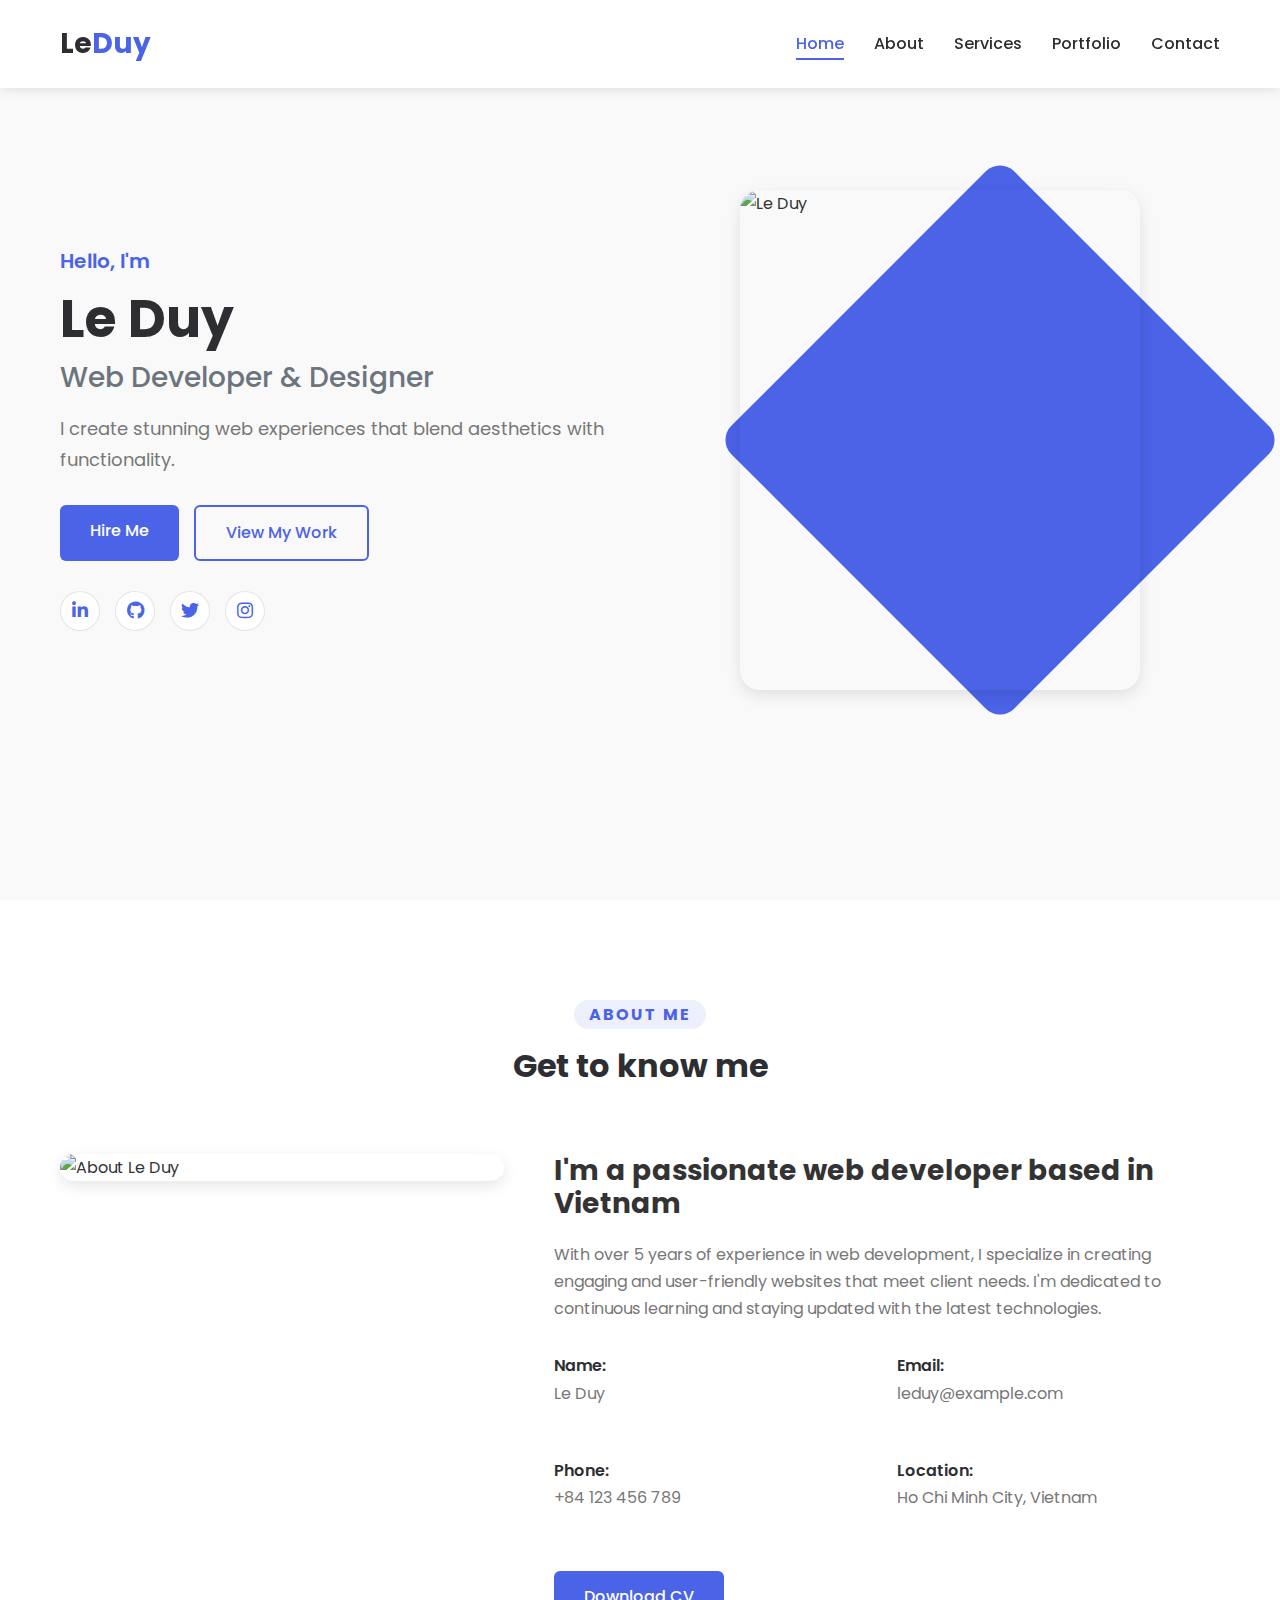
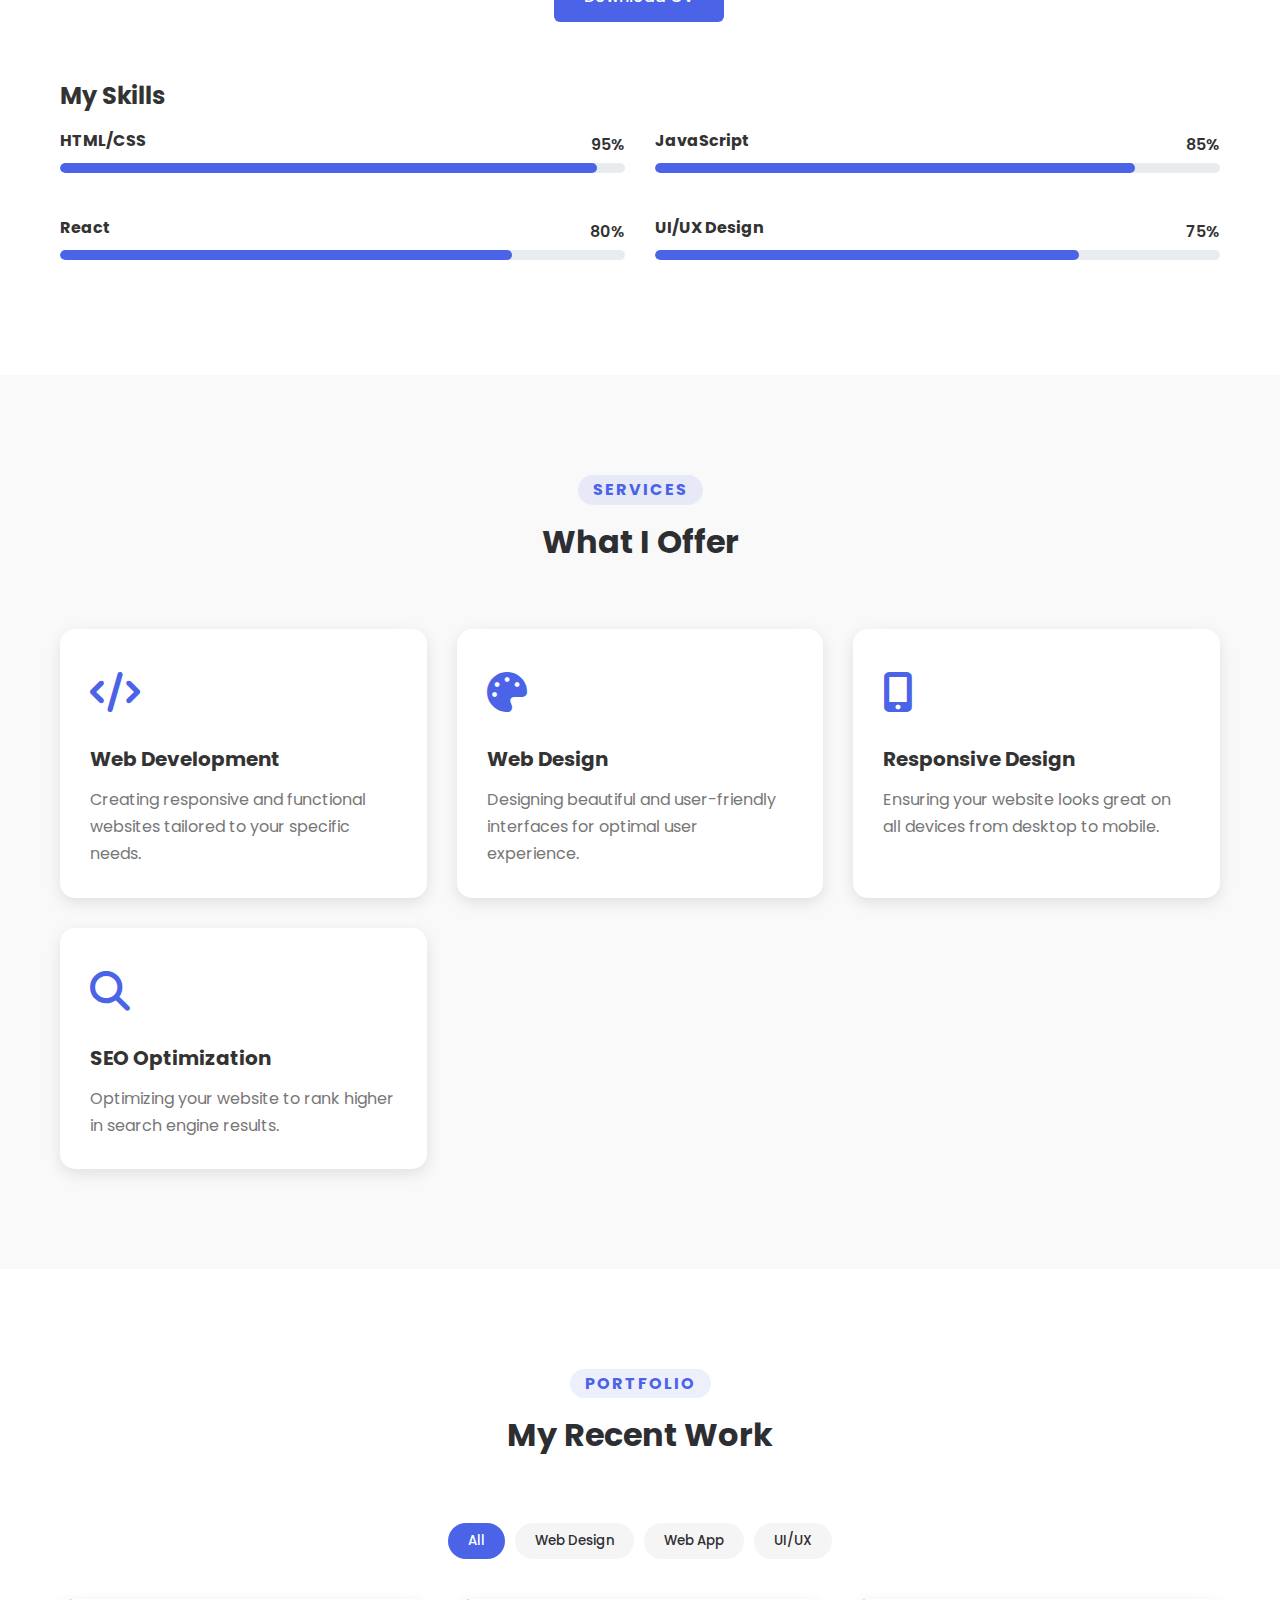
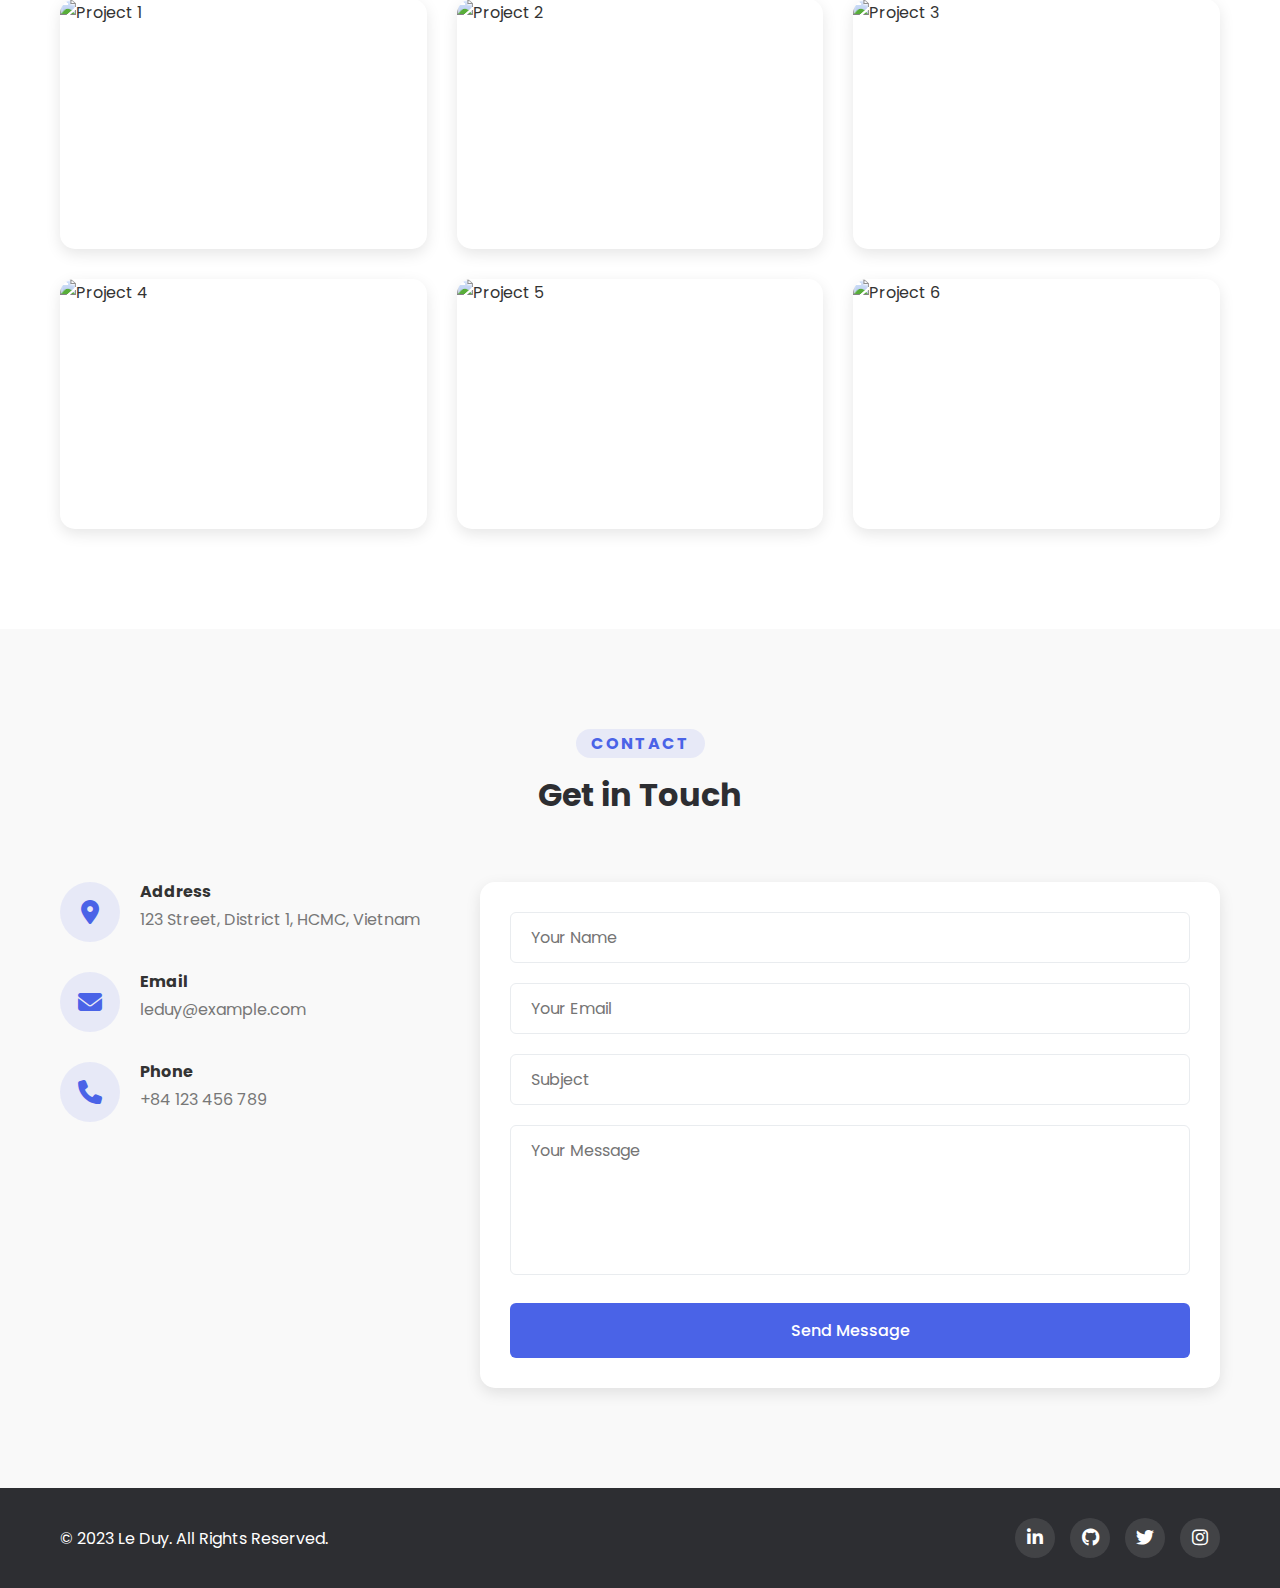
==== Duy/index.html @ 7d743829 "init project" ====
<!DOCTYPE html>
<html lang="en">

<head>
    <meta charset="UTF-8">
    <meta name="viewport" content="width=device-width, initial-scale=1.0">
    <title>Le Duy | Personal Portfolio</title>
    <link rel="stylesheet" href="style.css">
    <link rel="stylesheet" href="https://cdnjs.cloudflare.com/ajax/libs/font-awesome/6.4.0/css/all.min.css">
    <link href="https://fonts.googleapis.com/css2?family=Poppins:wght@300;400;500;600;700&display=swap"
        rel="stylesheet">
</head>

<body>
    <!-- Header Section -->
    <header>
        <div class="container">
            <nav>
                <div class="logo">Le<span>Duy</span></div>
                <ul class="nav-links">
                    <li><a href="#home" class="active">Home</a></li>
                    <li><a href="#about">About</a></li>
                    <li><a href="#services">Services</a></li>
                    <li><a href="#portfolio">Portfolio</a></li>
                    <li><a href="#contact">Contact</a></li>
                </ul>
                <div class="hamburger">
                    <span></span>
                    <span></span>
                    <span></span>
                </div>
            </nav>
        </div>
    </header>

    <!-- Hero Section -->
    <section id="home" class="hero">
        <div class="container">
            <div class="hero-content">
                <div class="text-content">
                    <h4>Hello, I'm</h4>
                    <h1>Le Duy</h1>
                    <h3>Web Developer & Designer</h3>
                    <p>I create stunning web experiences that blend aesthetics with functionality.</p>
                    <div class="cta-buttons">
                        <a href="#contact" class="btn primary-btn">Hire Me</a>
                        <a href="#portfolio" class="btn secondary-btn">View My Work</a>
                    </div>
                    <div class="social-icons">
                        <a href="#"><i class="fab fa-linkedin-in"></i></a>
                        <a href="#"><i class="fab fa-github"></i></a>
                        <a href="#"><i class="fab fa-twitter"></i></a>
                        <a href="#"><i class="fab fa-instagram"></i></a>
                    </div>
                </div>
                <div class="image-container">
                    <div class="image-bg"></div>
                    <img src="https://scontent.fsgn1-1.fna.fbcdn.net/v/t39.30808-6/472432524_3459389451021564_5111651164380241199_n.jpg?_nc_cat=106&ccb=1-7&_nc_sid=6ee11a&_nc_eui2=AeE3scwfcZloSIdp6L4OtAwc5fmPhvi4cQvl-Y-G-LhxC5DAesxR5W-lDUNtG1J8aTVVYu6_abUDdDkZBpItOnB9&_nc_ohc=LvLef3U-GC8Q7kNvgEVPFVv&_nc_oc=AdiDxm6W8Gtq7PlsHxPwa1qOmABWI7ZbP6gLar2J6ZVNcjo3HN2B2Uf4W74lXMhlVgY&_nc_zt=23&_nc_ht=scontent.fsgn1-1.fna&_nc_gid=Ad7IxCyzHz-wRvKA-DhlfFQ&oh=00_AYEQDLGgUuOb3oGaekNUETjEkb6e457tvsXjK95J61p_kg&oe=67D6E519"
                        alt="Le Duy">
                </div>
            </div>
        </div>
    </section>

    <!-- About Section -->
    <section id="about" class="about">
        <div class="container">
            <div class="section-header">
                <h2>About Me</h2>
                <p>Get to know me</p>
            </div>
            <div class="about-content">
                <div class="image">
                    <img src="https://placehold.co/400x500" alt="About Le Duy">
                </div>
                <div class="text">
                    <h3>I'm a passionate web developer based in Vietnam</h3>
                    <p>With over 5 years of experience in web development, I specialize in creating engaging and
                        user-friendly websites that meet client needs. I'm dedicated to continuous learning and staying
                        updated with the latest technologies.</p>
                    <div class="personal-info">
                        <div class="info-item">
                            <span>Name:</span>
                            <p>Le Duy</p>
                        </div>
                        <div class="info-item">
                            <span>Email:</span>
                            <p>leduy@example.com</p>
                        </div>
                        <div class="info-item">
                            <span>Phone:</span>
                            <p>+84 123 456 789</p>
                        </div>
                        <div class="info-item">
                            <span>Location:</span>
                            <p>Ho Chi Minh City, Vietnam</p>
                        </div>
                    </div>
                    <a href="#" class="btn primary-btn">Download CV</a>
                </div>
            </div>

            <div class="skills">
                <h3>My Skills</h3>
                <div class="skills-container">
                    <div class="skill-item">
                        <div class="skill-header">
                            <h4>HTML/CSS</h4>
                            <p>95%</p>
                        </div>
                        <div class="skill-bar"><span class="html"></span></div>
                    </div>
                    <div class="skill-item">
                        <div class="skill-header">
                            <h4>JavaScript</h4>
                            <p>85%</p>
                        </div>
                        <div class="skill-bar"><span class="js"></span></div>
                    </div>
                    <div class="skill-item">
                        <div class="skill-header">
                            <h4>React</h4>
                            <p>80%</p>
                        </div>
                        <div class="skill-bar"><span class="react"></span></div>
                    </div>
                    <div class="skill-item">
                        <div class="skill-header">
                            <h4>UI/UX Design</h4>
                            <p>75%</p>
                        </div>
                        <div class="skill-bar"><span class="design"></span></div>
                    </div>
                </div>
            </div>
        </div>
    </section>

    <!-- Services Section -->
    <section id="services" class="services">
        <div class="container">
            <div class="section-header">
                <h2>Services</h2>
                <p>What I Offer</p>
            </div>
            <div class="services-grid">
                <div class="service-card">
                    <div class="icon">
                        <i class="fas fa-code"></i>
                    </div>
                    <h3>Web Development</h3>
                    <p>Creating responsive and functional websites tailored to your specific needs.</p>
                </div>
                <div class="service-card">
                    <div class="icon">
                        <i class="fas fa-palette"></i>
                    </div>
                    <h3>Web Design</h3>
                    <p>Designing beautiful and user-friendly interfaces for optimal user experience.</p>
                </div>
                <div class="service-card">
                    <div class="icon">
                        <i class="fas fa-mobile-alt"></i>
                    </div>
                    <h3>Responsive Design</h3>
                    <p>Ensuring your website looks great on all devices from desktop to mobile.</p>
                </div>
                <div class="service-card">
                    <div class="icon">
                        <i class="fas fa-search"></i>
                    </div>
                    <h3>SEO Optimization</h3>
                    <p>Optimizing your website to rank higher in search engine results.</p>
                </div>
            </div>
        </div>
    </section>

    <!-- Portfolio Section -->
    <section id="portfolio" class="portfolio">
        <div class="container">
            <div class="section-header">
                <h2>Portfolio</h2>
                <p>My Recent Work</p>
            </div>
            <div class="portfolio-filter">
                <button class="filter-btn active" data-filter="all">All</button>
                <button class="filter-btn" data-filter="web">Web Design</button>
                <button class="filter-btn" data-filter="app">Web App</button>
                <button class="filter-btn" data-filter="ui">UI/UX</button>
            </div>
            <div class="portfolio-grid">
                <div class="portfolio-item" data-category="web">
                    <div class="portfolio-img">
                        <img src="https://placehold.co/600x400" alt="Project 1">
                    </div>
                    <div class="portfolio-info">
                        <h4>E-commerce Website</h4>
                        <p>Web Design</p>
                        <a href="#" class="portfolio-link"><i class="fas fa-link"></i></a>
                    </div>
                </div>
                <div class="portfolio-item" data-category="app">
                    <div class="portfolio-img">
                        <img src="https://placehold.co/600x400" alt="Project 2">
                    </div>
                    <div class="portfolio-info">
                        <h4>Blog Platform</h4>
                        <p>Web App</p>
                        <a href="#" class="portfolio-link"><i class="fas fa-link"></i></a>
                    </div>
                </div>
                <div class="portfolio-item" data-category="ui">
                    <div class="portfolio-img">
                        <img src="https://placehold.co/600x400" alt="Project 3">
                    </div>
                    <div class="portfolio-info">
                        <h4>Mobile App UI</h4>
                        <p>UI/UX Design</p>
                        <a href="#" class="portfolio-link"><i class="fas fa-link"></i></a>
                    </div>
                </div>
                <div class="portfolio-item" data-category="web">
                    <div class="portfolio-img">
                        <img src="https://placehold.co/600x400" alt="Project 4">
                    </div>
                    <div class="portfolio-info">
                        <h4>Corporate Website</h4>
                        <p>Web Design</p>
                        <a href="#" class="portfolio-link"><i class="fas fa-link"></i></a>
                    </div>
                </div>
                <div class="portfolio-item" data-category="app">
                    <div class="portfolio-img">
                        <img src="https://placehold.co/600x400" alt="Project 5">
                    </div>
                    <div class="portfolio-info">
                        <h4>Task Management App</h4>
                        <p>Web App</p>
                        <a href="#" class="portfolio-link"><i class="fas fa-link"></i></a>
                    </div>
                </div>
                <div class="portfolio-item" data-category="ui">
                    <div class="portfolio-img">
                        <img src="https://placehold.co/600x400" alt="Project 6">
                    </div>
                    <div class="portfolio-info">
                        <h4>Dashboard Design</h4>
                        <p>UI/UX Design</p>
                        <a href="#" class="portfolio-link"><i class="fas fa-link"></i></a>
                    </div>
                </div>
            </div>
        </div>
    </section>

    <!-- Contact Section -->
    <section id="contact" class="contact">
        <div class="container">
            <div class="section-header">
                <h2>Contact</h2>
                <p>Get in Touch</p>
            </div>
            <div class="contact-content">
                <div class="contact-info">
                    <div class="contact-item">
                        <div class="icon"><i class="fas fa-map-marker-alt"></i></div>
                        <div class="text">
                            <h4>Address</h4>
                            <p>123 Street, District 1, HCMC, Vietnam</p>
                        </div>
                    </div>
                    <div class="contact-item">
                        <div class="icon"><i class="fas fa-envelope"></i></div>
                        <div class="text">
                            <h4>Email</h4>
                            <p>leduy@example.com</p>
                        </div>
                    </div>
                    <div class="contact-item">
                        <div class="icon"><i class="fas fa-phone"></i></div>
                        <div class="text">
                            <h4>Phone</h4>
                            <p>+84 123 456 789</p>
                        </div>
                    </div>
                </div>
                <div class="contact-form">
                    <form action="#">
                        <div class="form-group">
                            <input type="text" placeholder="Your Name" required>
                        </div>
                        <div class="form-group">
                            <input type="email" placeholder="Your Email" required>
                        </div>
                        <div class="form-group">
                            <input type="text" placeholder="Subject">
                        </div>
                        <div class="form-group">
                            <textarea placeholder="Your Message" required></textarea>
                        </div>
                        <button type="submit" class="btn submit-btn">Send Message</button>
                    </form>
                </div>
            </div>
        </div>
    </section>

    <!-- Footer -->
    <footer>
        <div class="container">
            <div class="footer-content">
                <p>&copy; 2023 Le Duy. All Rights Reserved.</p>
                <div class="social-icons">
                    <a href="#"><i class="fab fa-linkedin-in"></i></a>
                    <a href="#"><i class="fab fa-github"></i></a>
                    <a href="#"><i class="fab fa-twitter"></i></a>
                    <a href="#"><i class="fab fa-instagram"></i></a>
                </div>
            </div>
        </div>
    </footer>

    <script>
        // Mobile Menu Toggle
        document.querySelector('.hamburger').addEventListener('click', function () {
            document.querySelector('.nav-links').classList.toggle('active');
            this.classList.toggle('active');
        });

        // Smooth Scrolling
        document.querySelectorAll('a[href^="#"]').forEach(anchor => {
            anchor.addEventListener('click', function (e) {
                e.preventDefault();
                document.querySelector(this.getAttribute('href')).scrollIntoView({
                    behavior: 'smooth'
                });
            });
        });

        // Active Link Highlighting
        window.addEventListener('scroll', function () {
            const sections = document.querySelectorAll('section');
            const navLinks = document.querySelectorAll('.nav-links a');

            let current = '';

            sections.forEach(section => {
                const sectionTop = section.offsetTop;
                if (window.pageYOffset >= sectionTop - 60) {
                    current = section.getAttribute('id');
                }
            });

            navLinks.forEach(link => {
                link.classList.remove('active');
                if (link.getAttribute('href').substring(1) === current) {
                    link.classList.add('active');
                }
            });
        });

        // Portfolio Filtering
        const filterButtons = document.querySelectorAll('.filter-btn');
        const portfolioItems = document.querySelectorAll('.portfolio-item');

        filterButtons.forEach(button => {
            button.addEventListener('click', () => {
                // Remove active class from all buttons
                filterButtons.forEach(btn => btn.classList.remove('active'));
                // Add active class to clicked button
                button.classList.add('active');

                const filterValue = button.getAttribute('data-filter');

                portfolioItems.forEach(item => {
                    if (filterValue === 'all' || item.getAttribute('data-category') === filterValue) {
                        item.style.display = 'block';
                    } else {
                        item.style.display = 'none';
                    }
                });
            });
        });
    </script>
</body>

</html>
---- Duy/style.css ----
/* Reset & Base Styles */
* {
    margin: 0;
    padding: 0;
    box-sizing: border-box;
    font-family: 'Poppins', sans-serif;
}

:root {
    --primary-color: #4a63e7;
    --secondary-color: #6c757d;
    --dark-color: #2d2e32;
    --light-color: #f5f5f5;
    --success-color: #28a745;
    --text-color: #333;
    --text-light: #777;
    --transition: all 0.3s ease;
    --shadow: 0 5px 15px rgba(0, 0, 0, 0.1);
    --border-radius: 6px;
}

html {
    scroll-behavior: smooth;
}

body {
    color: var(--text-color);
    background-color: var(--light-color);
    line-height: 1.7;
    overflow-x: hidden;
}

h1,
h2,
h3,
h4,
h5,
h6 {
    font-weight: 700;
    line-height: 1.2;
    margin-bottom: 15px;
}

p {
    margin-bottom: 15px;
}

a {
    text-decoration: none;
    color: var(--dark-color);
    transition: var(--transition);
}

ul {
    list-style: none;
}

img {
    max-width: 100%;
    display: block;
}

section {
    padding: 100px 0;
}

.container {
    width: 100%;
    max-width: 1200px;
    margin: 0 auto;
    padding: 0 20px;
}

.btn {
    display: inline-block;
    padding: 12px 30px;
    border-radius: var(--border-radius);
    font-weight: 500;
    cursor: pointer;
    transition: var(--transition);
    border: none;
    text-align: center;
}

.primary-btn {
    background-color: var(--primary-color);
    color: white;
}

.primary-btn:hover {
    background-color: #3951d2;
    transform: translateY(-3px);
}

.secondary-btn {
    background-color: transparent;
    border: 2px solid var(--primary-color);
    color: var(--primary-color);
}

.secondary-btn:hover {
    background-color: var(--primary-color);
    color: white;
    transform: translateY(-3px);
}

.section-header {
    text-align: center;
    margin-bottom: 60px;
}

.section-header h2 {
    font-size: 16px;
    text-transform: uppercase;
    color: var(--primary-color);
    letter-spacing: 2px;
    display: inline-block;
    background-color: rgba(74, 99, 231, 0.1);
    padding: 5px 15px;
    border-radius: 50px;
    margin-bottom: 10px;
}

.section-header p {
    font-size: 32px;
    color: var(--dark-color);
    font-weight: 700;
    margin-bottom: 0;
}

/* Header */
header {
    position: fixed;
    top: 0;
    left: 0;
    width: 100%;
    padding: 20px 0;
    background-color: rgba(255, 255, 255, 0.95);
    z-index: 1000;
    box-shadow: 0 2px 10px rgba(0, 0, 0, 0.1);
    transition: var(--transition);
}

nav {
    display: flex;
    justify-content: space-between;
    align-items: center;
}

.logo {
    font-size: 28px;
    font-weight: 700;
    color: var(--dark-color);
}

.logo span {
    color: var(--primary-color);
}

.nav-links {
    display: flex;
    align-items: center;
}

.nav-links li {
    margin-left: 30px;
}

.nav-links li a {
    color: var(--dark-color);
    font-weight: 500;
    position: relative;
    padding-bottom: 5px;
}

.nav-links li a::after {
    content: '';
    position: absolute;
    bottom: 0;
    left: 0;
    width: 0;
    height: 2px;
    background-color: var(--primary-color);
    transition: var(--transition);
}

.nav-links li a:hover::after,
.nav-links li a.active::after {
    width: 100%;
}

.nav-links li a.active {
    color: var(--primary-color);
}

.hamburger {
    display: none;
    cursor: pointer;
}

.hamburger span {
    display: block;
    width: 25px;
    height: 3px;
    margin: 5px 0;
    background-color: var(--dark-color);
    transition: var(--transition);
}

/* Hero Section */
.hero {
    min-height: 100vh;
    display: flex;
    align-items: center;
    background-color: #f9f9f9;
    padding-top: 80px;
}

.hero-content {
    display: flex;
    justify-content: space-between;
    align-items: center;
    gap: 40px;
}

.text-content {
    flex: 1;
}

.text-content h4 {
    font-size: 20px;
    color: var(--primary-color);
    font-weight: 600;
}

.text-content h1 {
    font-size: 52px;
    color: var(--dark-color);
    margin: 10px 0;
}

.text-content h3 {
    font-size: 28px;
    color: var(--secondary-color);
    margin-bottom: 20px;
    font-weight: 500;
}

.text-content p {
    font-size: 18px;
    color: var(--text-light);
    margin-bottom: 30px;
}

.cta-buttons {
    display: flex;
    gap: 15px;
    margin-bottom: 30px;
}

.social-icons {
    display: flex;
    gap: 15px;
}

.social-icons a {
    width: 40px;
    height: 40px;
    border-radius: 50%;
    background-color: white;
    display: flex;
    align-items: center;
    justify-content: center;
    color: var(--primary-color);
    font-size: 18px;
    transition: var(--transition);
    border: 1px solid rgba(0, 0, 0, 0.1);
}

.social-icons a:hover {
    background-color: var(--primary-color);
    color: white;
    transform: translateY(-3px);
}

.image-container {
    flex: 1;
    position: relative;
    display: flex;
    justify-content: center;
}

.image-bg {
    position: absolute;
    width: 400px;
    height: 400px;
    background-color: var(--primary-color);
    border-radius: 20px;
    transform: rotate(45deg);
    top: 50px;
    right: 20px;
    z-index: 1;
}

.image-container img {
    width: 400px;
    height: 500px;
    object-fit: cover;
    border-radius: 20px;
    position: relative;
    z-index: 2;
    box-shadow: var(--shadow);
}

/* About Section */
.about {
    background-color: white;
}

.about-content {
    display: flex;
    gap: 50px;
    margin-bottom: 60px;
}

.about-content .image {
    flex: 1;
}

.about-content .image img {
    width: 100%;
    border-radius: 20px;
    box-shadow: var(--shadow);
}

.about-content .text {
    flex: 1.5;
}

.about-content .text h3 {
    font-size: 28px;
    margin-bottom: 20px;
}

.about-content .text p {
    color: var(--text-light);
    margin-bottom: 30px;
}

.personal-info {
    display: grid;
    grid-template-columns: repeat(2, 1fr);
    gap: 20px;
    margin-bottom: 30px;
}

.info-item span {
    font-weight: 600;
    color: var(--dark-color);
}

.info-item p {
    margin-bottom: 0;
    color: var(--text-light);
}

.skills h3 {
    font-size: 24px;
    margin-bottom: 20px;
}

.skills-container {
    display: grid;
    grid-template-columns: repeat(2, 1fr);
    gap: 30px;
}

.skill-item {
    margin-bottom: 15px;
}

.skill-header {
    display: flex;
    justify-content: space-between;
    margin-bottom: 5px;
}

.skill-header h4 {
    font-size: 16px;
    margin-bottom: 0;
}

.skill-header p {
    margin-bottom: 0;
    font-weight: 600;
}

.skill-bar {
    width: 100%;
    height: 10px;
    background-color: #e9ecef;
    border-radius: 5px;
    overflow: hidden;
}

.skill-bar span {
    display: block;
    height: 100%;
    background-color: var(--primary-color);
    border-radius: 5px;
}

.skill-bar .html {
    width: 95%;
}

.skill-bar .js {
    width: 85%;
}

.skill-bar .react {
    width: 80%;
}

.skill-bar .design {
    width: 75%;
}

/* Services Section */
.services {
    background-color: #f9f9f9;
}

.services-grid {
    display: grid;
    grid-template-columns: repeat(auto-fill, minmax(280px, 1fr));
    gap: 30px;
}

.service-card {
    background-color: white;
    padding: 30px;
    border-radius: 15px;
    box-shadow: var(--shadow);
    transition: var(--transition);
}

.service-card:hover {
    transform: translateY(-10px);
}

.service-card .icon {
    font-size: 40px;
    color: var(--primary-color);
    margin-bottom: 20px;
}

.service-card h3 {
    font-size: 20px;
    margin-bottom: 15px;
}

.service-card p {
    color: var(--text-light);
    margin-bottom: 0;
}

/* Portfolio Section */
.portfolio {
    background-color: white;
}

.portfolio-filter {
    display: flex;
    justify-content: center;
    flex-wrap: wrap;
    gap: 10px;
    margin-bottom: 40px;
}

.filter-btn {
    padding: 8px 20px;
    border-radius: 50px;
    background-color: #f5f5f5;
    color: var(--dark-color);
    border: none;
    cursor: pointer;
    transition: var(--transition);
    font-weight: 500;
}

.filter-btn:hover,
.filter-btn.active {
    background-color: var(--primary-color);
    color: white;
}

.portfolio-grid {
    display: grid;
    grid-template-columns: repeat(auto-fill, minmax(350px, 1fr));
    gap: 30px;
}

.portfolio-item {
    position: relative;
    border-radius: 15px;
    overflow: hidden;
    box-shadow: var(--shadow);
}

.portfolio-img {
    height: 250px;
}

.portfolio-img img {
    width: 100%;
    height: 100%;
    object-fit: cover;
    transition: var(--transition);
}

.portfolio-info {
    position: absolute;
    bottom: 0;
    left: 0;
    width: 100%;
    padding: 20px;
    background: linear-gradient(to top, rgba(0, 0, 0, 0.8), rgba(0, 0, 0, 0));
    color: white;
    transform: translateY(100px);
    transition: var(--transition);
}

.portfolio-info h4 {
    font-size: 20px;
    margin-bottom: 5px;
}

.portfolio-info p {
    margin-bottom: 0;
    font-size: 14px;
}

.portfolio-link {
    position: absolute;
    top: 20px;
    right: 20px;
    width: 40px;
    height: 40px;
    background-color: white;
    border-radius: 50%;
    display: flex;
    align-items: center;
    justify-content: center;
    color: var(--primary-color);
    opacity: 0;
    transform: translateY(-20px);
    transition: var(--transition);
}

.portfolio-item:hover .portfolio-info {
    transform: translateY(0);
}

.portfolio-item:hover .portfolio-link {
    opacity: 1;
    transform: translateY(0);
}

.portfolio-item:hover .portfolio-img img {
    transform: scale(1.1);
}

/* Contact Section */
.contact {
    background-color: #f9f9f9;
}

.contact-content {
    display: grid;
    grid-template-columns: 1fr 2fr;
    gap: 50px;
}

.contact-item {
    display: flex;
    align-items: flex-start;
    margin-bottom: 30px;
}

.contact-item .icon {
    width: 60px;
    height: 60px;
    background-color: rgba(74, 99, 231, 0.1);
    border-radius: 50%;
    display: flex;
    align-items: center;
    justify-content: center;
    color: var(--primary-color);
    font-size: 24px;
    margin-right: 20px;
}

.contact-item .text h4 {
    margin-bottom: 5px;
}

.contact-item .text p {
    color: var(--text-light);
    margin-bottom: 0;
}

.contact-form form {
    background-color: white;
    padding: 30px;
    border-radius: 15px;
    box-shadow: var(--shadow);
}

.form-group {
    margin-bottom: 20px;
}

.form-group input,
.form-group textarea {
    width: 100%;
    padding: 12px 20px;
    border: 1px solid #e9ecef;
    border-radius: var(--border-radius);
    font-size: 16px;
    transition: var(--transition);
}

.form-group textarea {
    height: 150px;
    resize: none;
}

.form-group input:focus,
.form-group textarea:focus {
    border-color: var(--primary-color);
    outline: none;
    box-shadow: 0 0 0 3px rgba(74, 99, 231, 0.1);
}

.submit-btn {
    background-color: var(--primary-color);
    color: white;
    width: 100%;
    padding: 15px;
    font-size: 16px;
    border: none;
}

.submit-btn:hover {
    background-color: #3951d2;
    transform: translateY(-3px);
}

/* Footer */
footer {
    background-color: var(--dark-color);
    padding: 30px 0;
    color: white;
}

.footer-content {
    display: flex;
    justify-content: space-between;
    align-items: center;
}

footer p {
    margin-bottom: 0;
}

footer .social-icons a {
    background-color: rgba(255, 255, 255, 0.1);
    color: white;
    border: none;
}

footer .social-icons a:hover {
    background-color: var(--primary-color);
}

/* Responsive Styles */
@media (max-width: 1024px) {
    .hero-content {
        flex-direction: column;
        text-align: center;
    }

    .cta-buttons,
    .social-icons {
        justify-content: center;
    }

    .image-bg {
        right: 50%;
        transform: translateX(50%) rotate(45deg);
    }

    .skills-container {
        grid-template-columns: 1fr;
    }

    .about-content {
        flex-direction: column;
    }

    .contact-content {
        grid-template-columns: 1fr;
    }
}

@media (max-width: 768px) {
    section {
        padding: 60px 0;
    }

    .nav-links {
        position: fixed;
        top: 80px;
        left: -100%;
        width: 100%;
        height: calc(100vh - 80px);
        background-color: white;
        flex-direction: column;
        align-items: center;
        justify-content: flex-start;
        padding-top: 50px;
        transition: var(--transition);
    }

    .nav-links.active {
        left: 0;
    }

    .nav-links li {
        margin: 15px 0;
    }

    .hamburger {
        display: block;
    }

    .hamburger.active span:nth-child(1) {
        transform: rotate(45deg) translate(5px, 6px);
    }

    .hamburger.active span:nth-child(2) {
        opacity: 0;
    }

    .hamburger.active span:nth-child(3) {
        transform: rotate(-45deg) translate(5px, -6px);
    }

    .hero {
        padding-top: 100px;
    }

    .text-content h1 {
        font-size: 36px;
    }

    .text-content h3 {
        font-size: 22px;
    }

    .portfolio-grid {
        grid-template-columns: 1fr;
    }

    .personal-info {
        grid-template-columns: 1fr;
    }

    .footer-content {
        flex-direction: column;
        text-align: center;
        gap: 20px;
    }
}

/* Animation Effects */
@keyframes fadeInUp {
    from {
        opacity: 0;
        transform: translateY(20px);
    }

    to {
        opacity: 1;
        transform: translateY(0);
    }
}

.hero-content,
.about-content,
.services-grid,
.portfolio-grid,
.contact-content {
    animation: fadeInUp 1s ease-out forwards;
}

/* Custom Hover Effects */
.service-card:hover .icon {
    transform: scale(1.2);
}

.btn:focus {
    outline: none;
    box-shadow: 0 0 0 3px rgba(74, 99, 231, 0.3);
}

/* Enhancements for better UX */
::-webkit-scrollbar {
    width: 10px;
}

::-webkit-scrollbar-track {
    background: #f1f1f1;
}

::-webkit-scrollbar-thumb {
    background: var(--primary-color);
    border-radius: 5px;
}

::-webkit-scrollbar-thumb:hover {
    background: #3951d2;
}

/* Preloader (optional) */
.preloader {
    position: fixed;
    top: 0;
    left: 0;
    width: 100%;
    height: 100%;
    background-color: white;
    display: flex;
    align-items: center;
    justify-content: center;
    z-index: 9999;
    transition: opacity 0.5s, visibility 0.5s;
}

.preloader.fade-out {
    opacity: 0;
    visibility: hidden;
}

.loader {
    width: 50px;
    height: 50px;
    border: 5px solid #f3f3f3;
    border-radius: 50%;
    border-top: 5px solid var(--primary-color);
    animation: spin 1s linear infinite;
}

@keyframes spin {
    0% {
        transform: rotate(0deg);
    }

    100% {
        transform: rotate(360deg);
    }
}
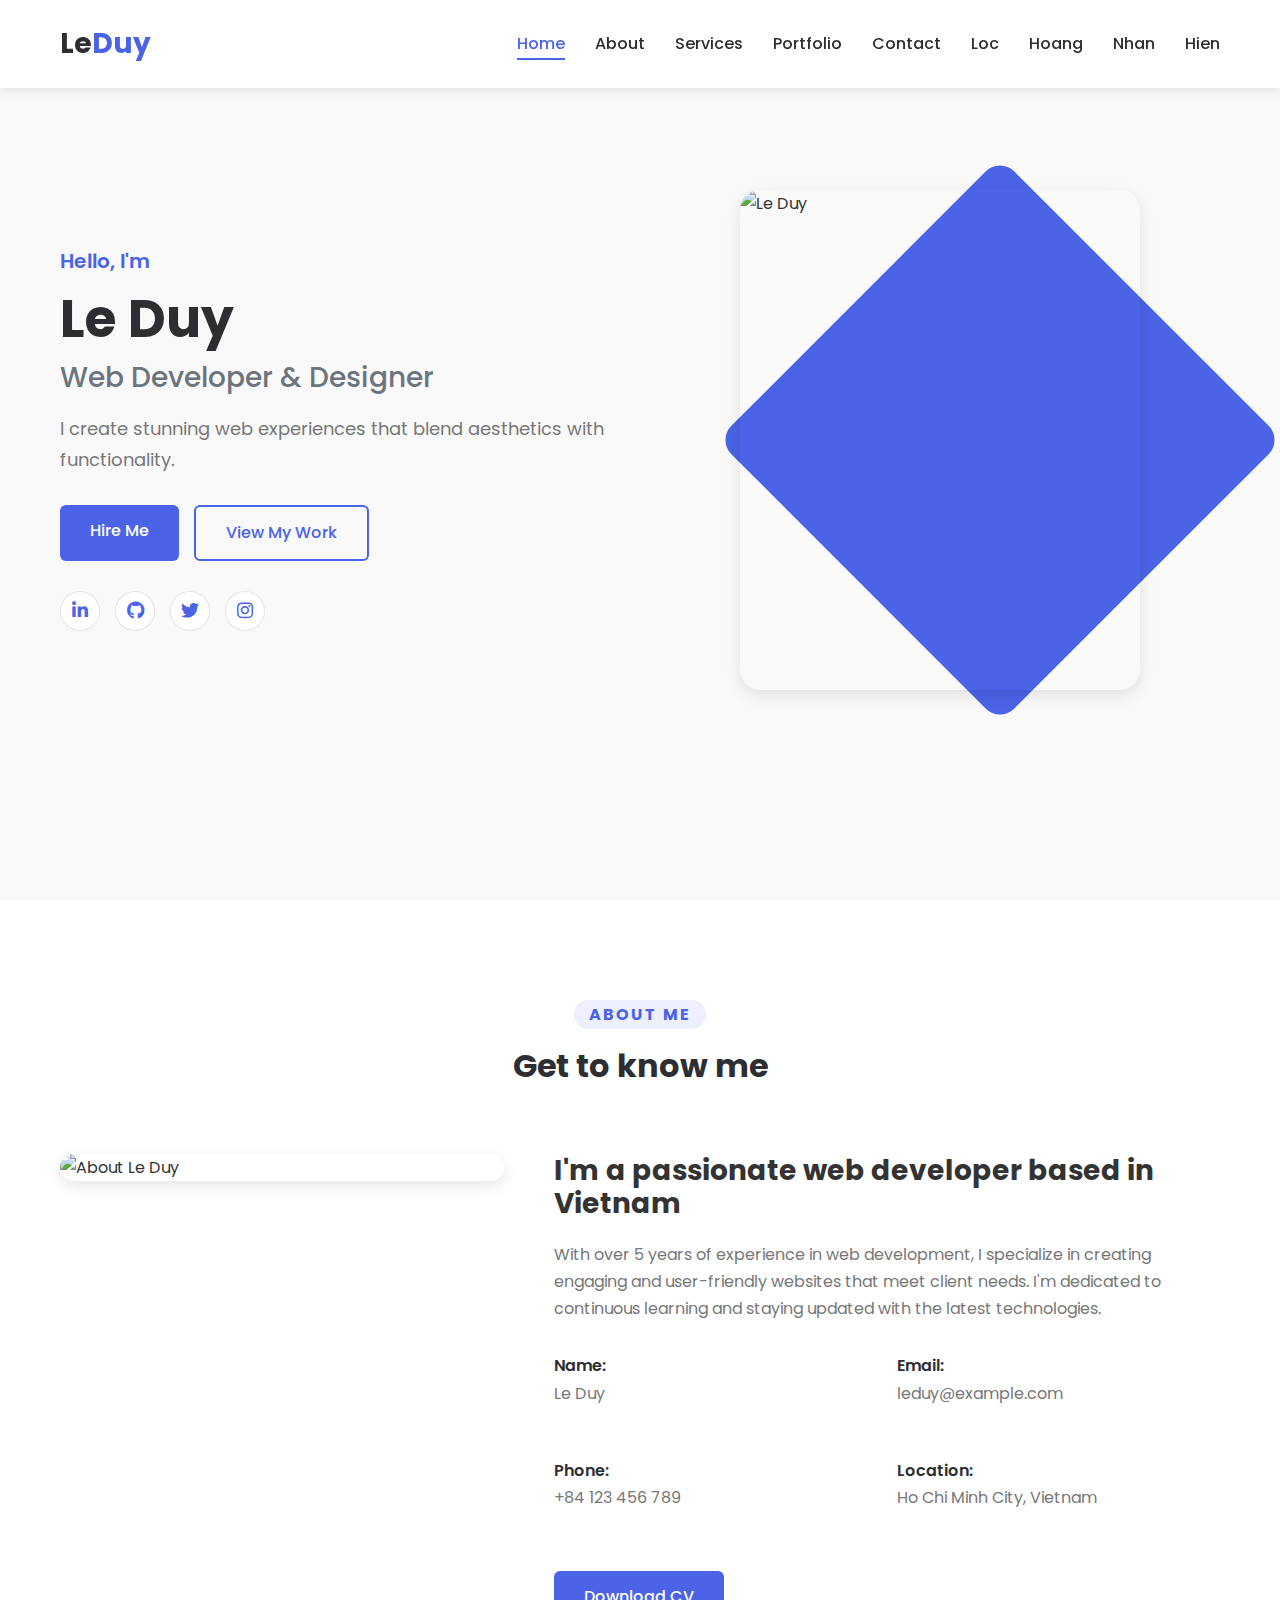
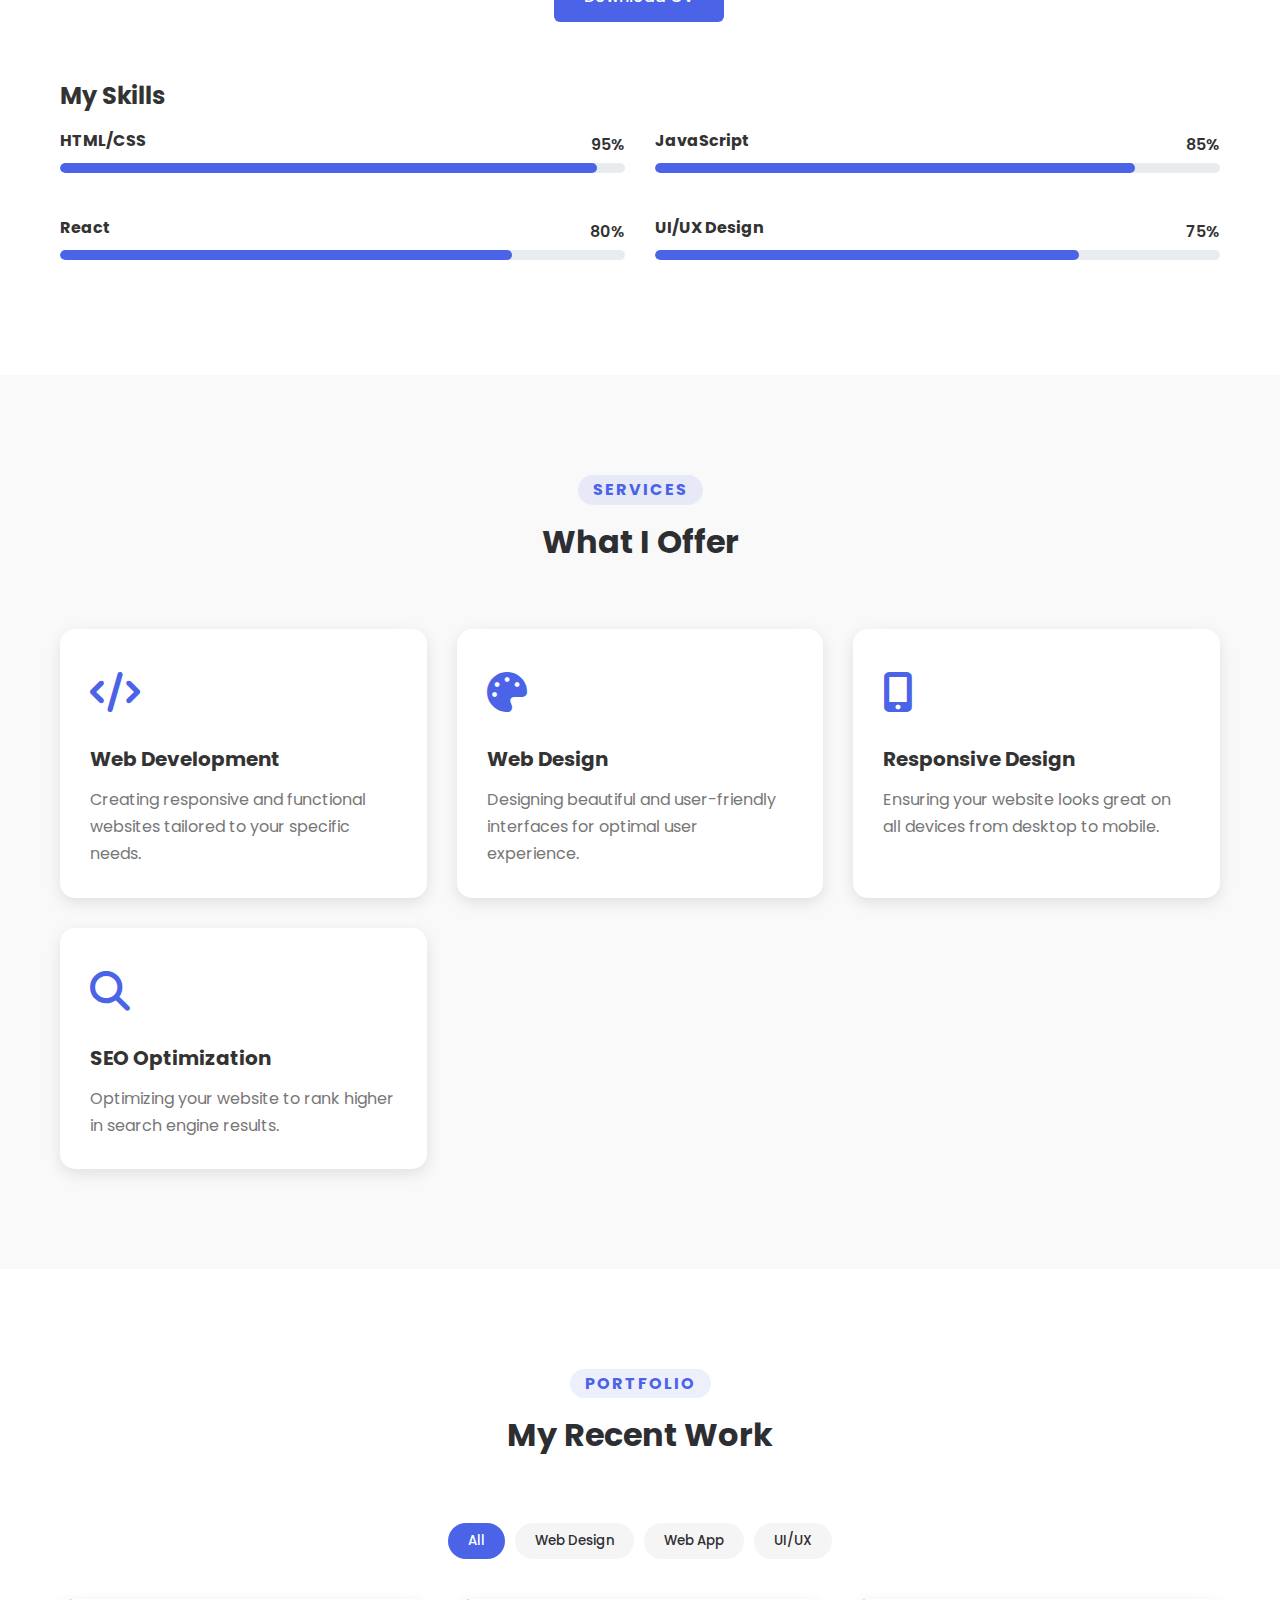
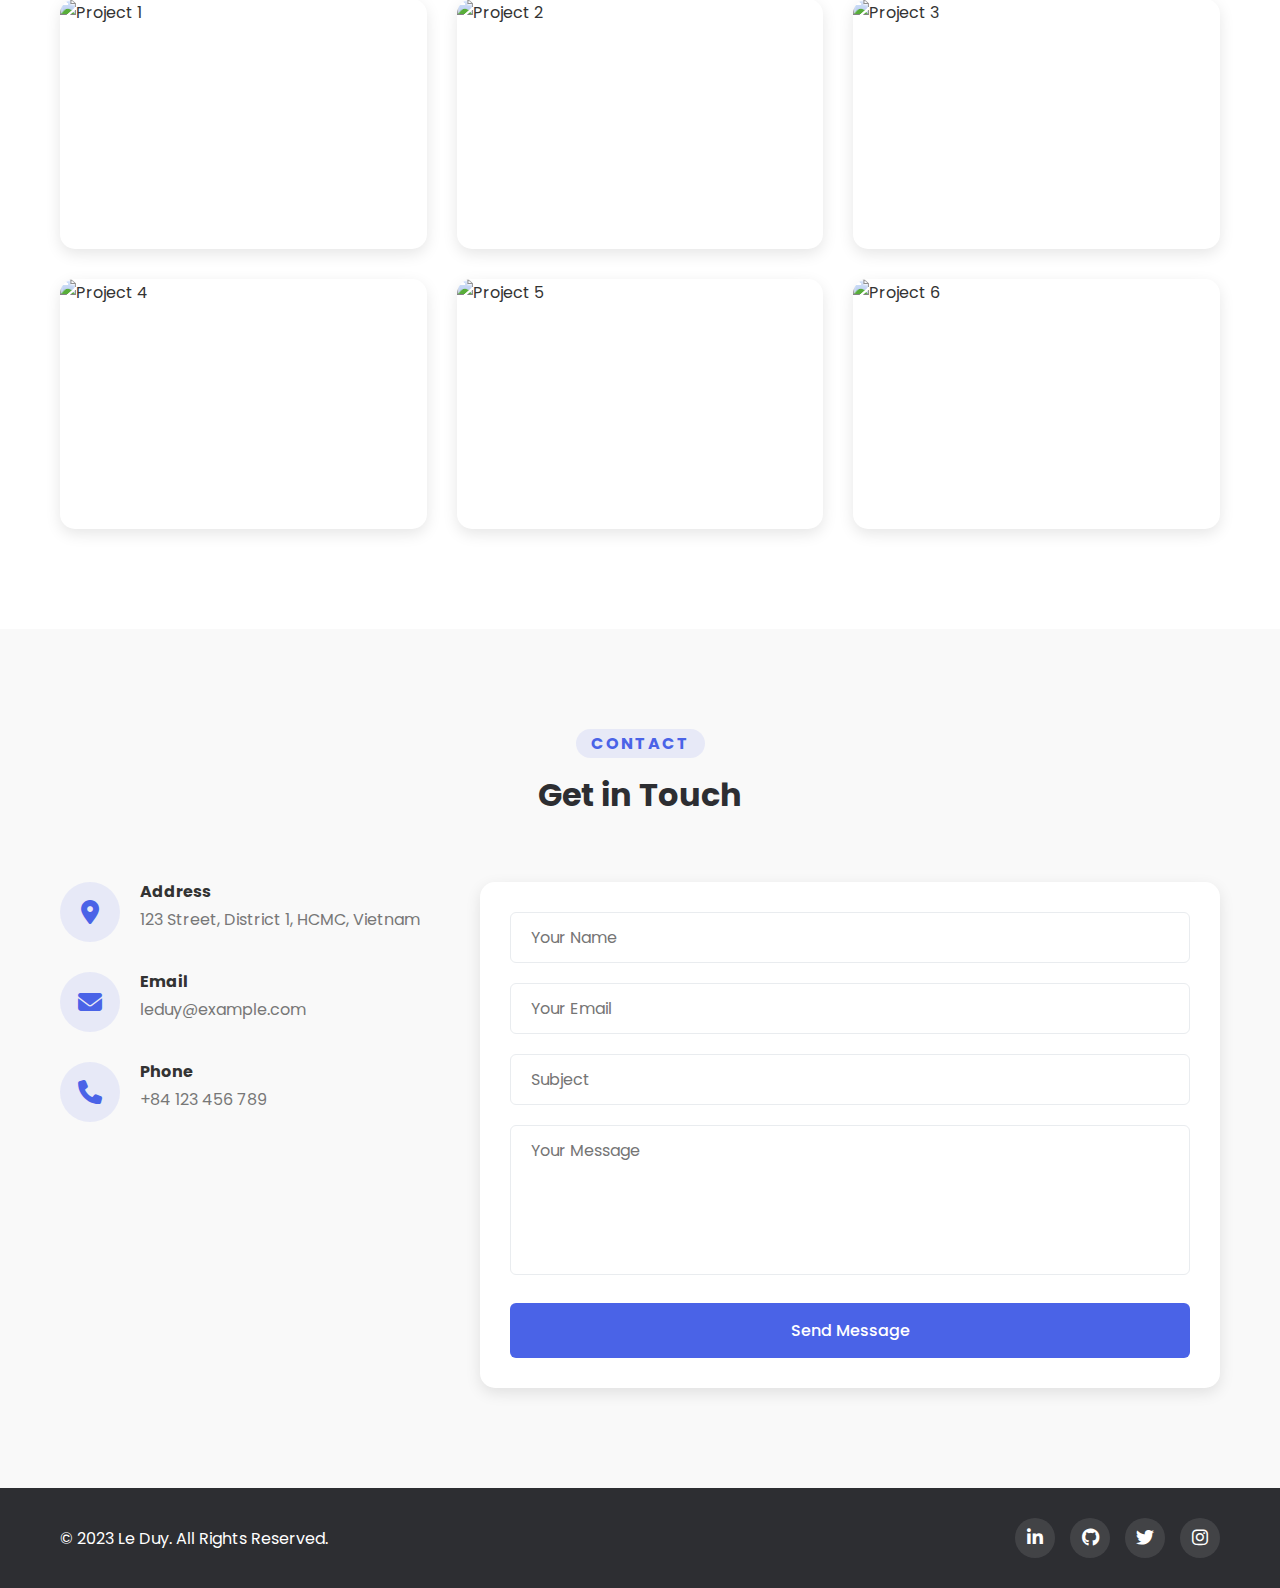
==== commit 8a05e9d3: "add nav to member" ====
--- a/Duy/index.html
+++ b/Duy/index.html
@@ -23,6 +23,10 @@
                     <li><a href="#services">Services</a></li>
                     <li><a href="#portfolio">Portfolio</a></li>
                     <li><a href="#contact">Contact</a></li>
+                    <li><a href="../Loc/index.html">Loc</a></li>
+                    <li><a href="../Hoang/index.html">Hoang</a></li>
+                    <li><a href="../Nhan/index.html">Nhan</a></li>
+                    <li><a href="../Hien/index.html">Hien</a></li>
                 </ul>
                 <div class="hamburger">
                     <span></span>
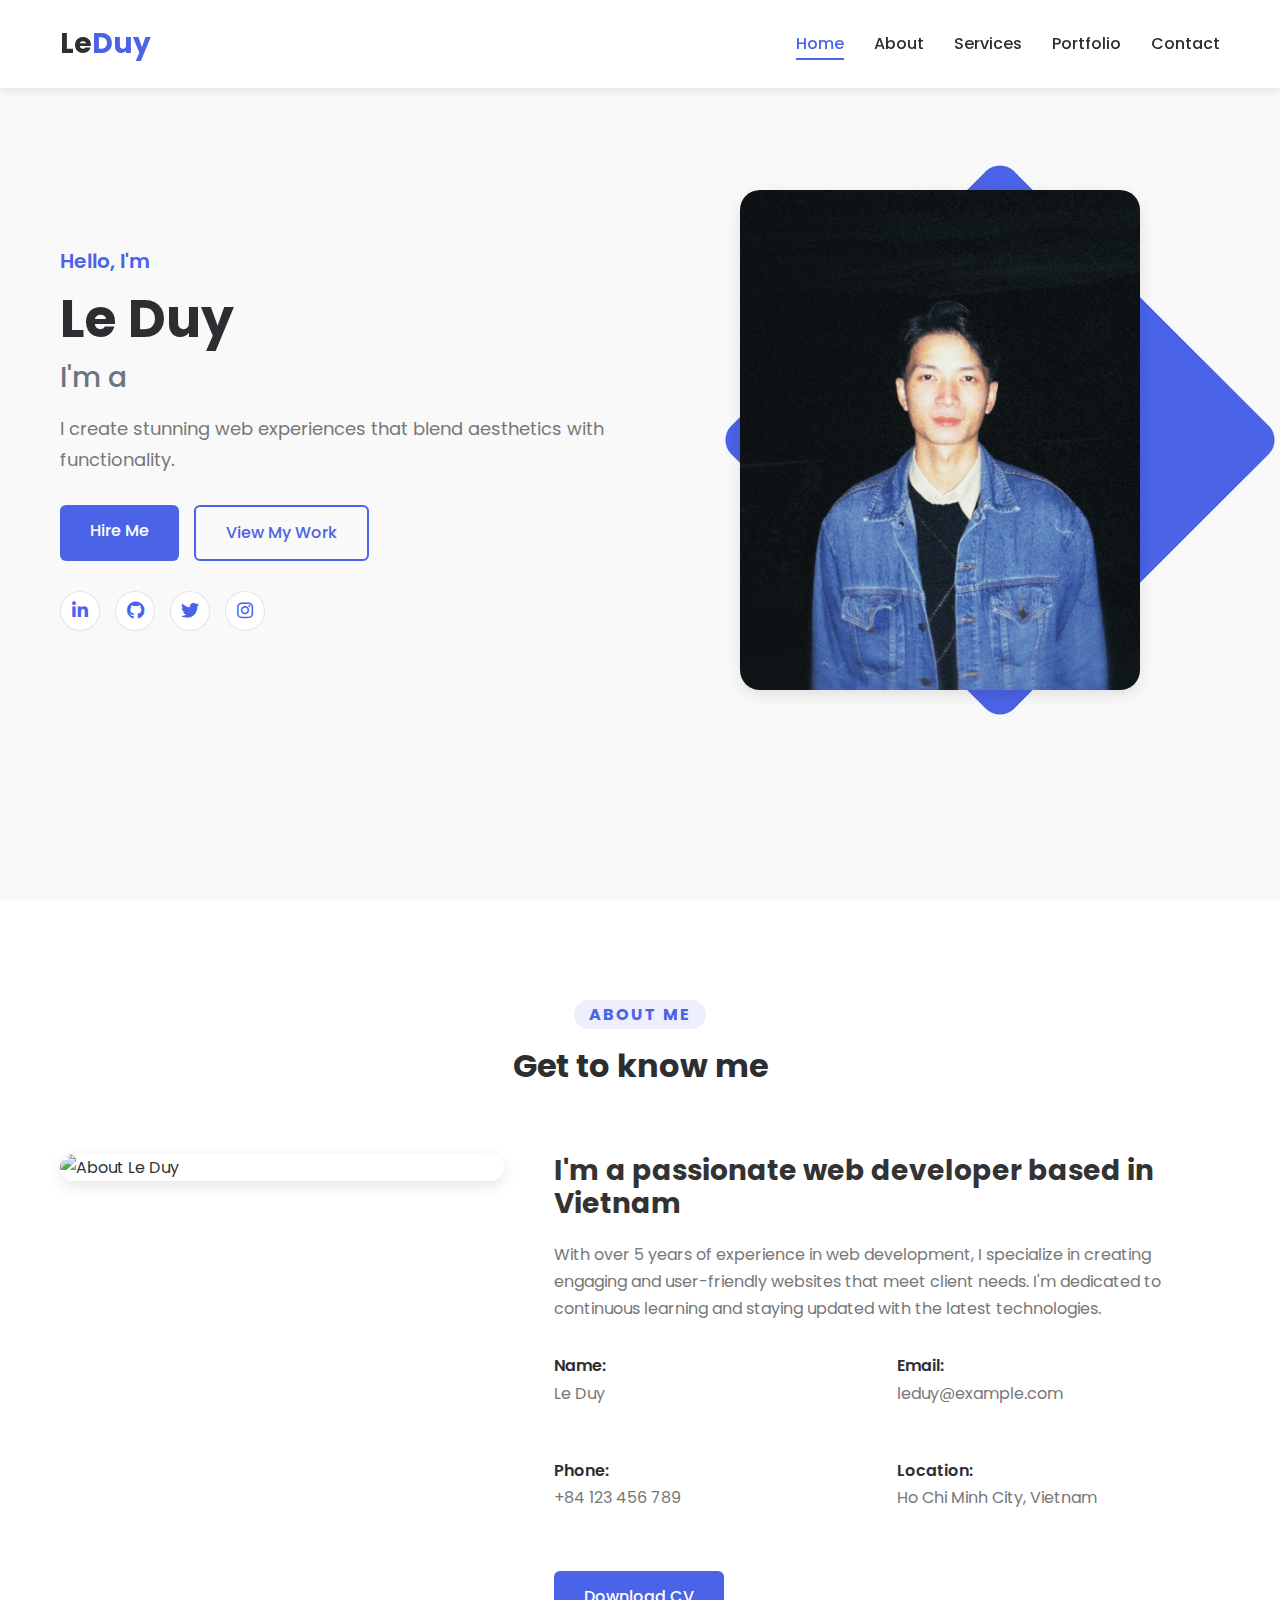
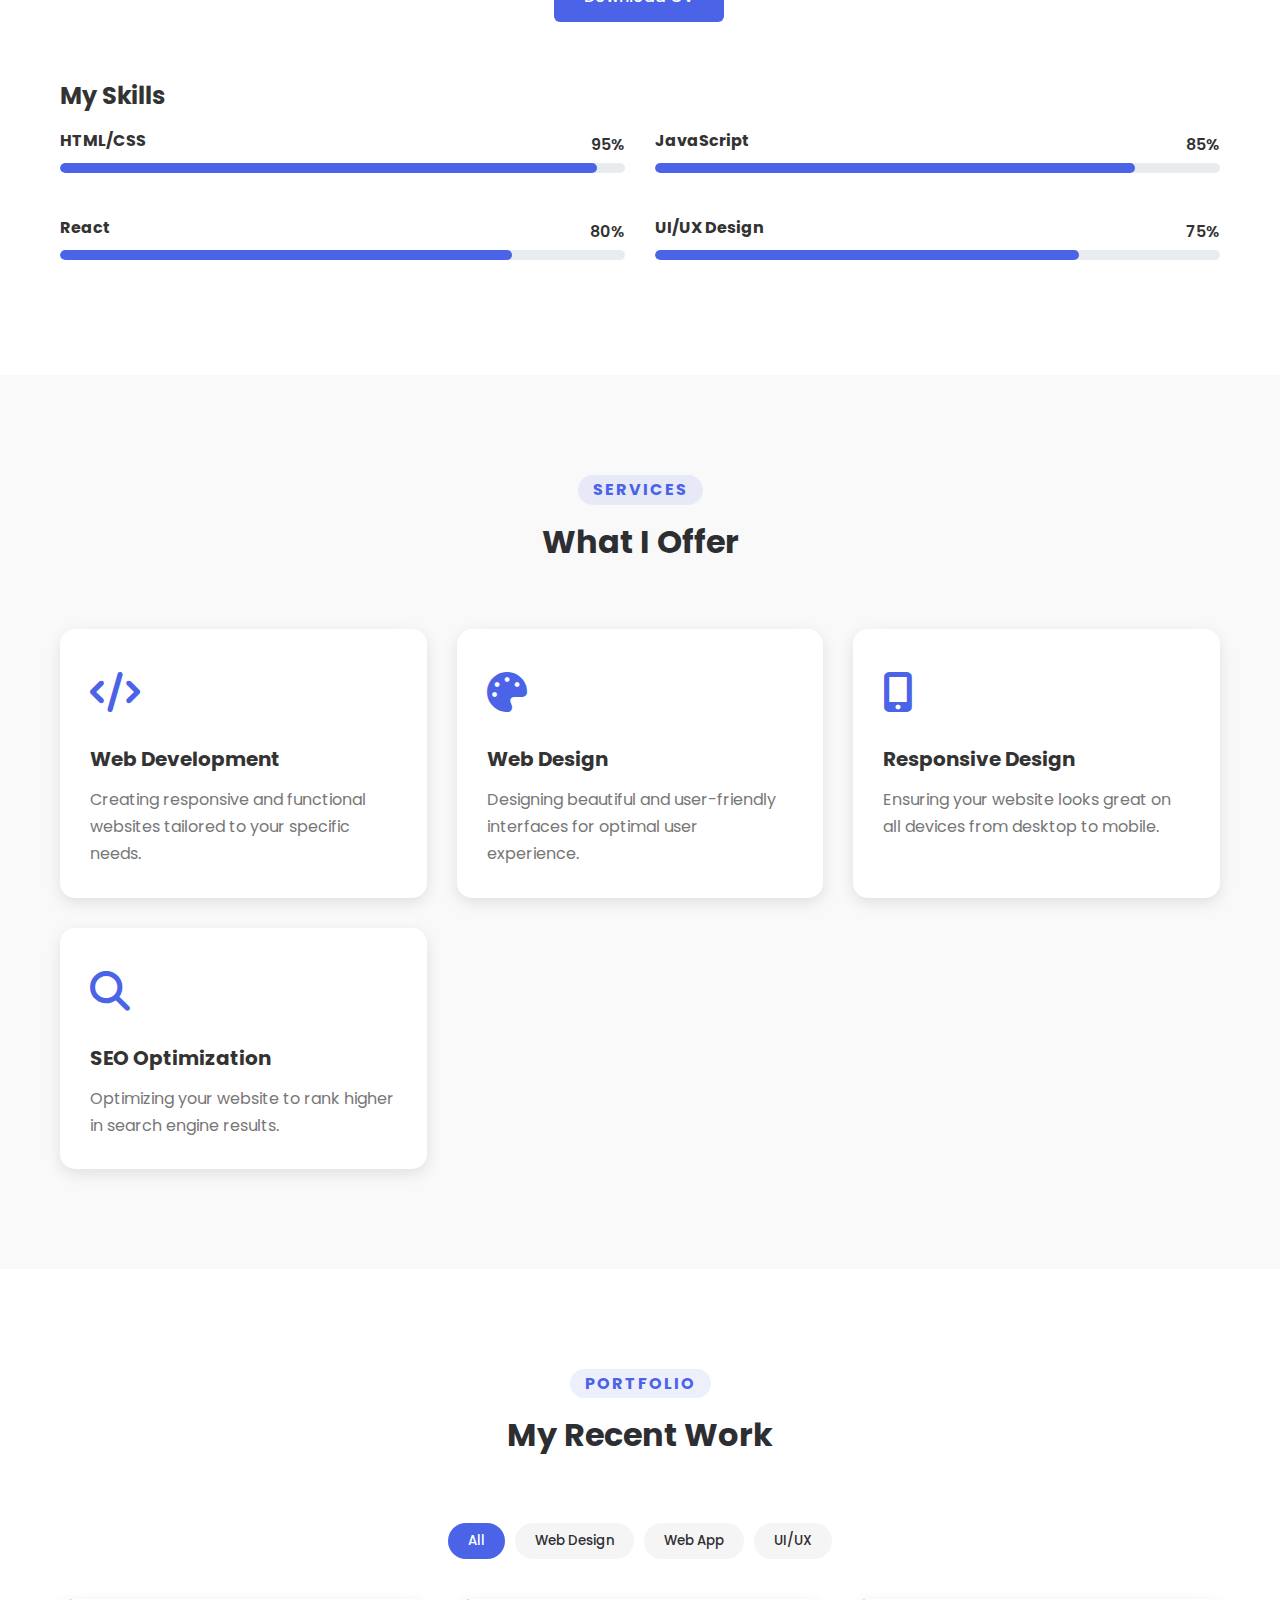
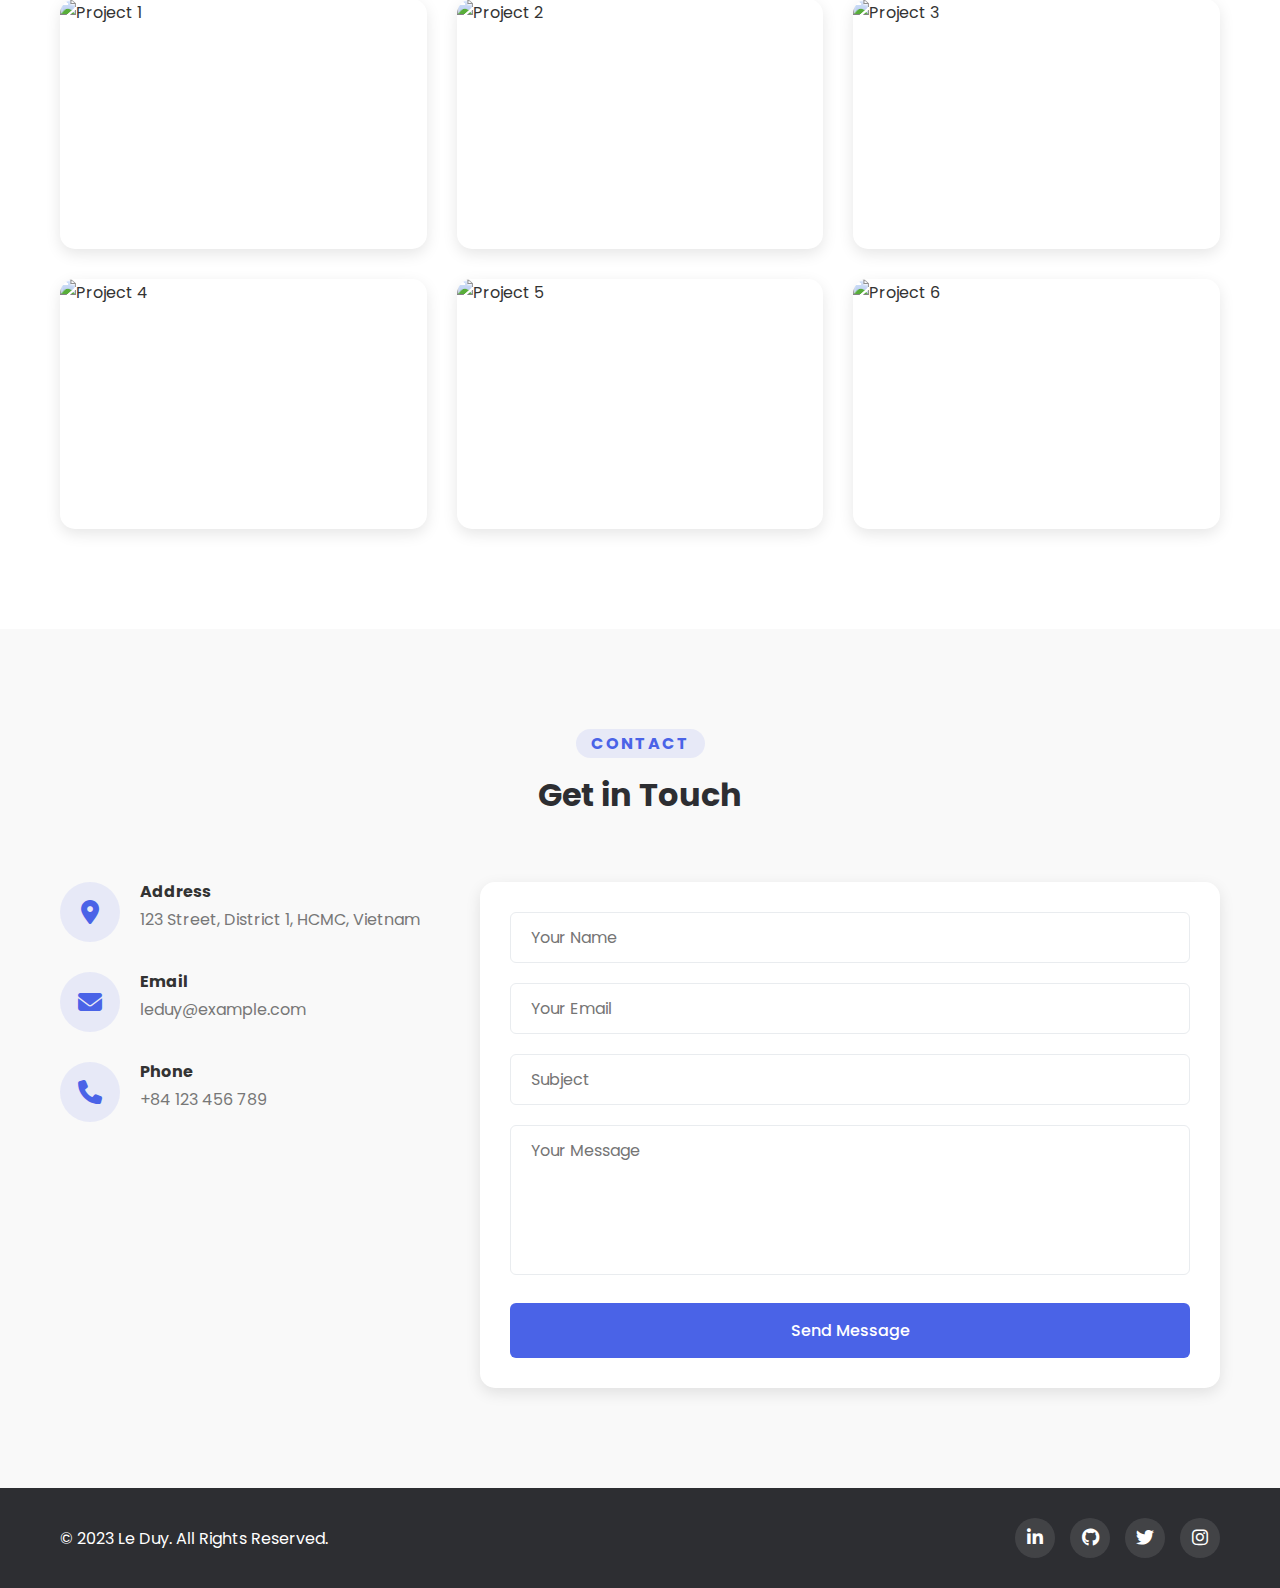
==== commit c0dfdfa9: "update dashboard" ====
--- a/Duy/index.html
+++ b/Duy/index.html
@@ -9,9 +9,16 @@
     <link rel="stylesheet" href="https://cdnjs.cloudflare.com/ajax/libs/font-awesome/6.4.0/css/all.min.css">
     <link href="https://fonts.googleapis.com/css2?family=Poppins:wght@300;400;500;600;700&display=swap"
         rel="stylesheet">
+    <!-- Add AOS animation library -->
+    <link href="https://unpkg.com/aos@2.3.1/dist/aos.css" rel="stylesheet">
 </head>
 
 <body>
+    <!-- Preloader -->
+    <div class="preloader">
+        <div class="loader"></div>
+    </div>
+
     <!-- Header Section -->
     <header>
         <div class="container">
@@ -23,10 +30,10 @@
                     <li><a href="#services">Services</a></li>
                     <li><a href="#portfolio">Portfolio</a></li>
                     <li><a href="#contact">Contact</a></li>
-                    <li><a href="../Loc/index.html">Loc</a></li>
+                    <!-- <li><a href="../Loc/index.html">Loc</a></li>
                     <li><a href="../Hoang/index.html">Hoang</a></li>
-                    <li><a href="../Nhan/index.html">Nhan</a></li>
-                    <li><a href="../Hien/index.html">Hien</a></li>
+                    <li><a href="../nhan/index.html">Nhan</a></li>
+                    <li><a href="../Hien/index.html">Hien</a></li> -->
                 </ul>
                 <div class="hamburger">
                     <span></span>
@@ -41,10 +48,10 @@
     <section id="home" class="hero">
         <div class="container">
             <div class="hero-content">
-                <div class="text-content">
+                <div class="text-content reveal-element">
                     <h4>Hello, I'm</h4>
                     <h1>Le Duy</h1>
-                    <h3>Web Developer & Designer</h3>
+                    <h3>I'm a <span class="typing-text"></span></h3>
                     <p>I create stunning web experiences that blend aesthetics with functionality.</p>
                     <div class="cta-buttons">
                         <a href="#contact" class="btn primary-btn">Hire Me</a>
@@ -57,9 +64,9 @@
                         <a href="#"><i class="fab fa-instagram"></i></a>
                     </div>
                 </div>
-                <div class="image-container">
+                <div class="image-container parallax-item reveal-element">
                     <div class="image-bg"></div>
-                    <img src="https://scontent.fsgn1-1.fna.fbcdn.net/v/t39.30808-6/472432524_3459389451021564_5111651164380241199_n.jpg?_nc_cat=106&ccb=1-7&_nc_sid=6ee11a&_nc_eui2=AeE3scwfcZloSIdp6L4OtAwc5fmPhvi4cQvl-Y-G-LhxC5DAesxR5W-lDUNtG1J8aTVVYu6_abUDdDkZBpItOnB9&_nc_ohc=LvLef3U-GC8Q7kNvgEVPFVv&_nc_oc=AdiDxm6W8Gtq7PlsHxPwa1qOmABWI7ZbP6gLar2J6ZVNcjo3HN2B2Uf4W74lXMhlVgY&_nc_zt=23&_nc_ht=scontent.fsgn1-1.fna&_nc_gid=Ad7IxCyzHz-wRvKA-DhlfFQ&oh=00_AYEQDLGgUuOb3oGaekNUETjEkb6e457tvsXjK95J61p_kg&oe=67D6E519"
+                    <img src="/Duy/avr.jpg"
                         alt="Le Duy">
                 </div>
             </div>
@@ -69,7 +76,7 @@
     <!-- About Section -->
     <section id="about" class="about">
         <div class="container">
-            <div class="section-header">
+            <div class="section-header reveal-element">
                 <h2>About Me</h2>
                 <p>Get to know me</p>
             </div>
@@ -143,33 +150,33 @@
     <!-- Services Section -->
     <section id="services" class="services">
         <div class="container">
-            <div class="section-header">
+            <div class="section-header reveal-element">
                 <h2>Services</h2>
                 <p>What I Offer</p>
             </div>
             <div class="services-grid">
-                <div class="service-card">
+                <div class="service-card reveal-element">
                     <div class="icon">
                         <i class="fas fa-code"></i>
                     </div>
                     <h3>Web Development</h3>
                     <p>Creating responsive and functional websites tailored to your specific needs.</p>
                 </div>
-                <div class="service-card">
+                <div class="service-card reveal-element">
                     <div class="icon">
                         <i class="fas fa-palette"></i>
                     </div>
                     <h3>Web Design</h3>
                     <p>Designing beautiful and user-friendly interfaces for optimal user experience.</p>
                 </div>
-                <div class="service-card">
+                <div class="service-card reveal-element">
                     <div class="icon">
                         <i class="fas fa-mobile-alt"></i>
                     </div>
                     <h3>Responsive Design</h3>
                     <p>Ensuring your website looks great on all devices from desktop to mobile.</p>
                 </div>
-                <div class="service-card">
+                <div class="service-card reveal-element">
                     <div class="icon">
                         <i class="fas fa-search"></i>
                     </div>
@@ -194,7 +201,7 @@
                 <button class="filter-btn" data-filter="ui">UI/UX</button>
             </div>
             <div class="portfolio-grid">
-                <div class="portfolio-item" data-category="web">
+                <div class="portfolio-item reveal-element" data-category="web">
                     <div class="portfolio-img">
                         <img src="https://placehold.co/600x400" alt="Project 1">
                     </div>
@@ -204,7 +211,7 @@
                         <a href="#" class="portfolio-link"><i class="fas fa-link"></i></a>
                     </div>
                 </div>
-                <div class="portfolio-item" data-category="app">
+                <div class="portfolio-item reveal-element" data-category="app">
                     <div class="portfolio-img">
                         <img src="https://placehold.co/600x400" alt="Project 2">
                     </div>
@@ -214,7 +221,7 @@
                         <a href="#" class="portfolio-link"><i class="fas fa-link"></i></a>
                     </div>
                 </div>
-                <div class="portfolio-item" data-category="ui">
+                <div class="portfolio-item reveal-element" data-category="ui">
                     <div class="portfolio-img">
                         <img src="https://placehold.co/600x400" alt="Project 3">
                     </div>
@@ -224,7 +231,7 @@
                         <a href="#" class="portfolio-link"><i class="fas fa-link"></i></a>
                     </div>
                 </div>
-                <div class="portfolio-item" data-category="web">
+                <div class="portfolio-item reveal-element" data-category="web">
                     <div class="portfolio-img">
                         <img src="https://placehold.co/600x400" alt="Project 4">
                     </div>
@@ -234,7 +241,7 @@
                         <a href="#" class="portfolio-link"><i class="fas fa-link"></i></a>
                     </div>
                 </div>
-                <div class="portfolio-item" data-category="app">
+                <div class="portfolio-item reveal-element" data-category="app">
                     <div class="portfolio-img">
                         <img src="https://placehold.co/600x400" alt="Project 5">
                     </div>
@@ -244,7 +251,7 @@
                         <a href="#" class="portfolio-link"><i class="fas fa-link"></i></a>
                     </div>
                 </div>
-                <div class="portfolio-item" data-category="ui">
+                <div class="portfolio-item reveal-element" data-category="ui">
                     <div class="portfolio-img">
                         <img src="https://placehold.co/600x400" alt="Project 6">
                     </div>
@@ -325,68 +332,22 @@
         </div>
     </footer>
 
+    <!-- Add Typed.js for text typing effect -->
+    <script src="https://cdn.jsdelivr.net/npm/typed.js@2.0.12"></script>
+
+    <!-- Add AOS library for scroll animations -->
+    <script src="https://unpkg.com/aos@2.3.1/dist/aos.js"></script>
+
+    <!-- Initialize AOS -->
     <script>
-        // Mobile Menu Toggle
-        document.querySelector('.hamburger').addEventListener('click', function () {
-            document.querySelector('.nav-links').classList.toggle('active');
-            this.classList.toggle('active');
-        });
-
-        // Smooth Scrolling
-        document.querySelectorAll('a[href^="#"]').forEach(anchor => {
-            anchor.addEventListener('click', function (e) {
-                e.preventDefault();
-                document.querySelector(this.getAttribute('href')).scrollIntoView({
-                    behavior: 'smooth'
-                });
-            });
-        });
-
-        // Active Link Highlighting
-        window.addEventListener('scroll', function () {
-            const sections = document.querySelectorAll('section');
-            const navLinks = document.querySelectorAll('.nav-links a');
-
-            let current = '';
-
-            sections.forEach(section => {
-                const sectionTop = section.offsetTop;
-                if (window.pageYOffset >= sectionTop - 60) {
-                    current = section.getAttribute('id');
-                }
-            });
-
-            navLinks.forEach(link => {
-                link.classList.remove('active');
-                if (link.getAttribute('href').substring(1) === current) {
-                    link.classList.add('active');
-                }
-            });
-        });
-
-        // Portfolio Filtering
-        const filterButtons = document.querySelectorAll('.filter-btn');
-        const portfolioItems = document.querySelectorAll('.portfolio-item');
-
-        filterButtons.forEach(button => {
-            button.addEventListener('click', () => {
-                // Remove active class from all buttons
-                filterButtons.forEach(btn => btn.classList.remove('active'));
-                // Add active class to clicked button
-                button.classList.add('active');
-
-                const filterValue = button.getAttribute('data-filter');
-
-                portfolioItems.forEach(item => {
-                    if (filterValue === 'all' || item.getAttribute('data-category') === filterValue) {
-                        item.style.display = 'block';
-                    } else {
-                        item.style.display = 'none';
-                    }
-                });
-            });
+        AOS.init({
+            duration: 800,
+            once: false,
+            mirror: true,
         });
     </script>
+<!-- Custom JavaScript -->
+<script src="script.js"></script>
 </body>
 
 </html>